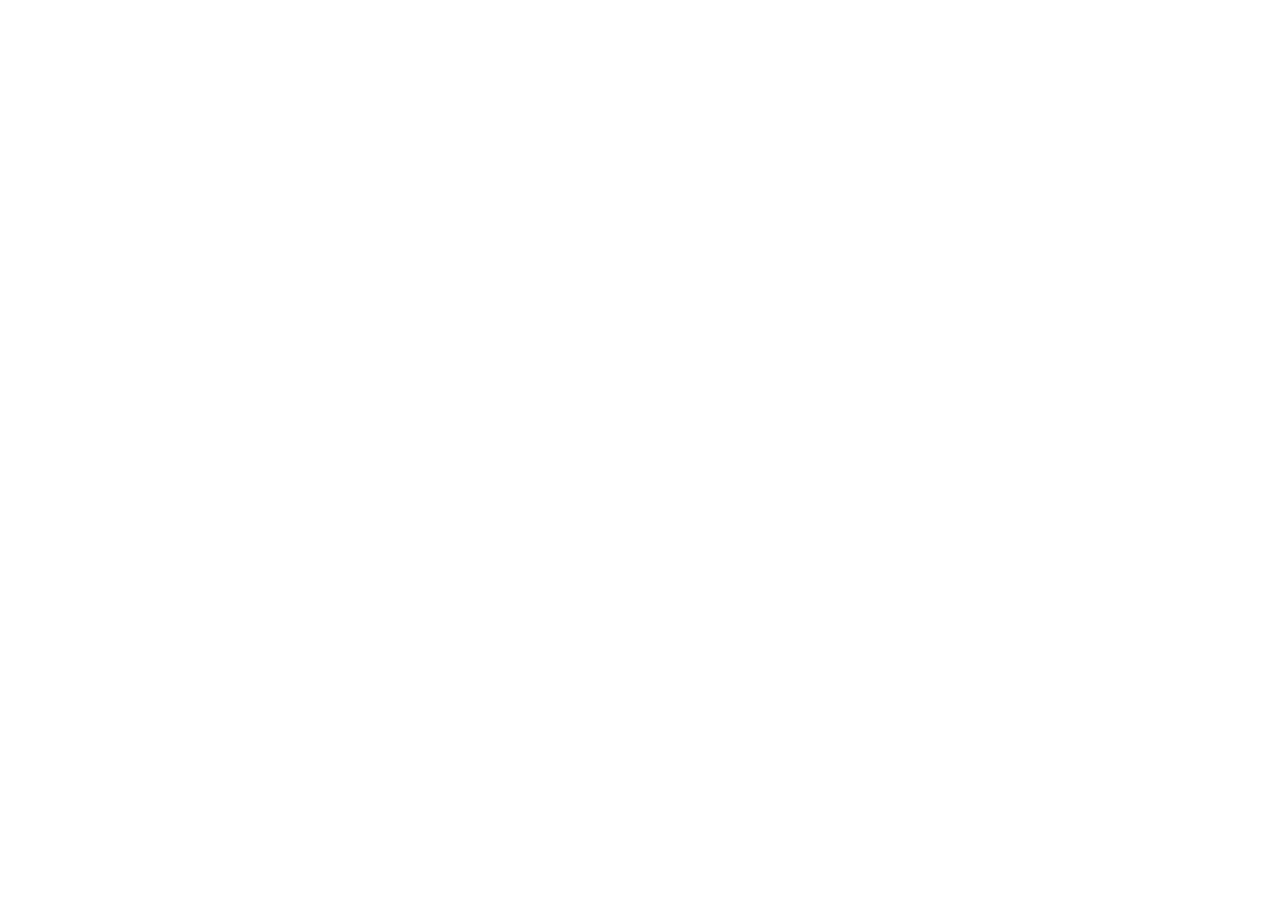
==== portfolio/index.html @ 3280097b "init: start portfolio task" ====
<!DOCTYPE html>
	<html lang="en">
	<head>
		<meta charset="UTF-8">
		<meta name="viewport" content="width=device-width, initial-scale=1.0">
		<title>Document</title>
	</head>
	<body>
		
	</body>
	</html>
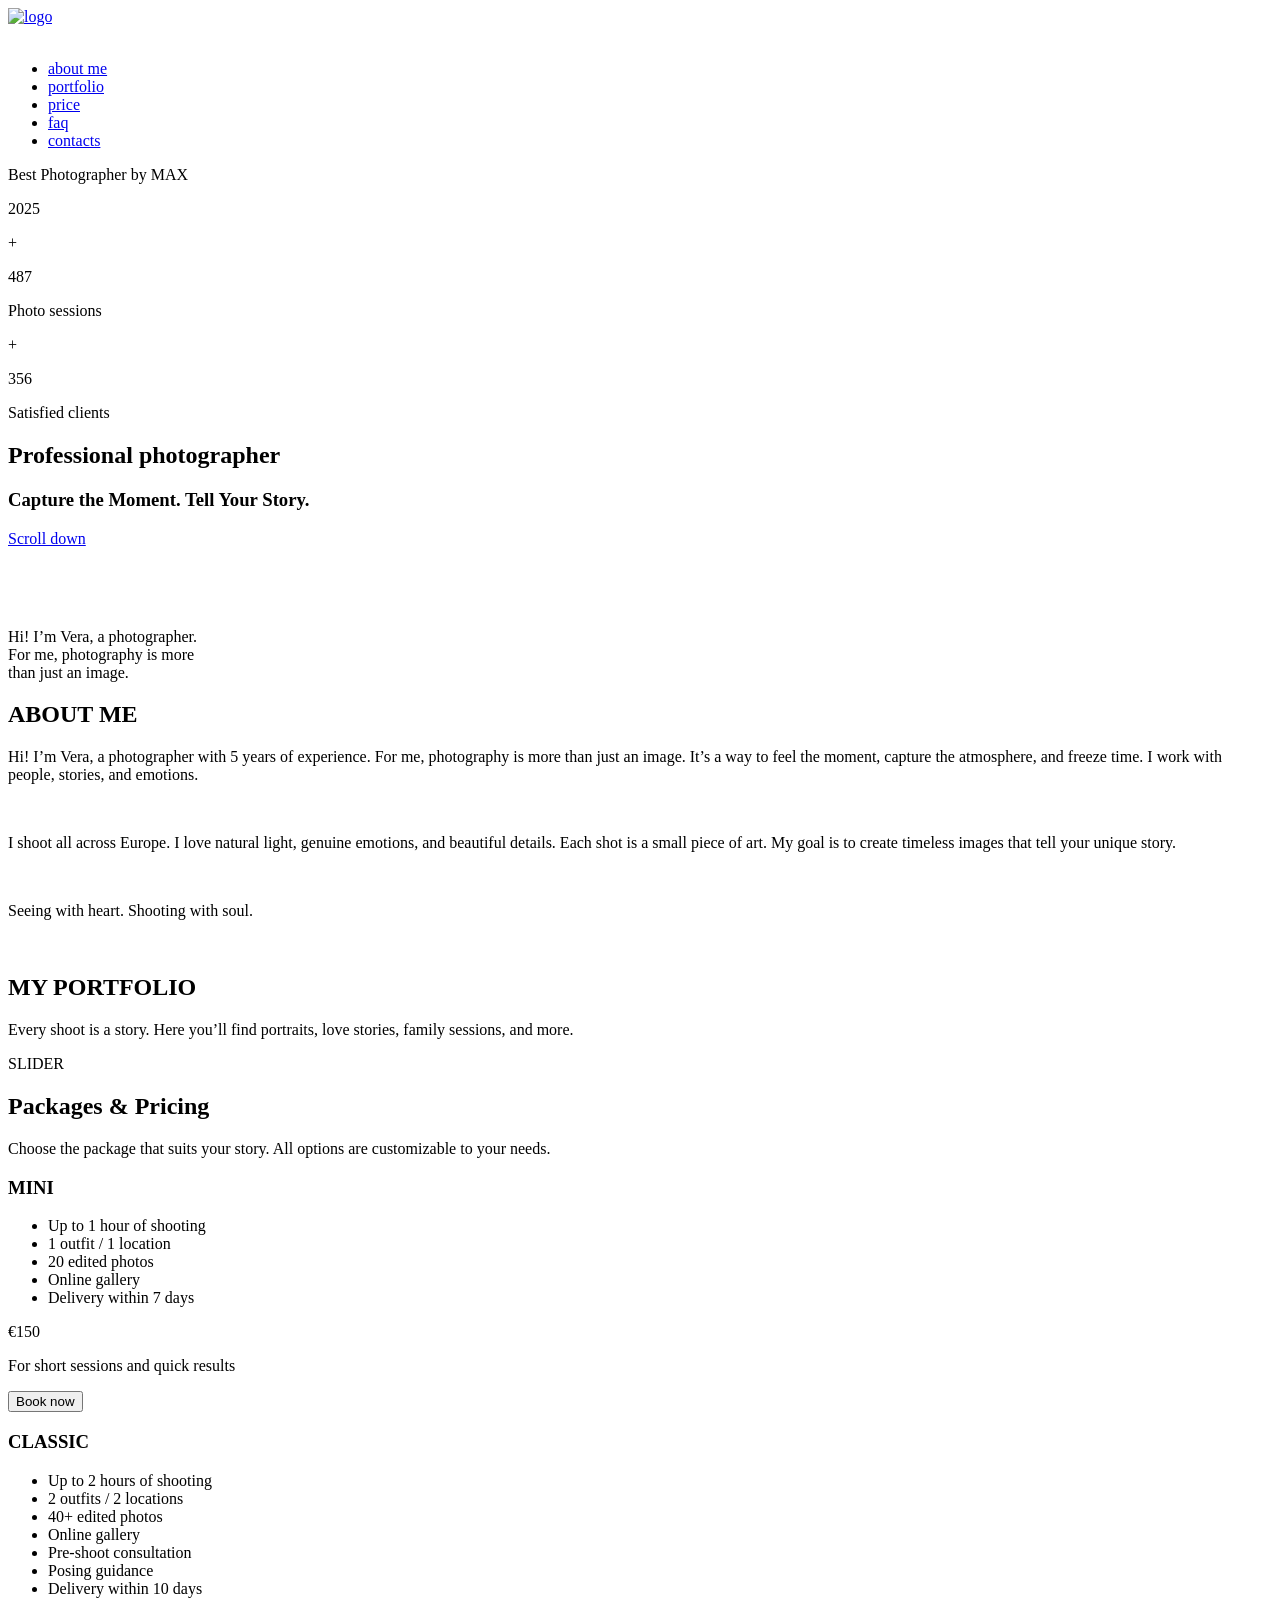
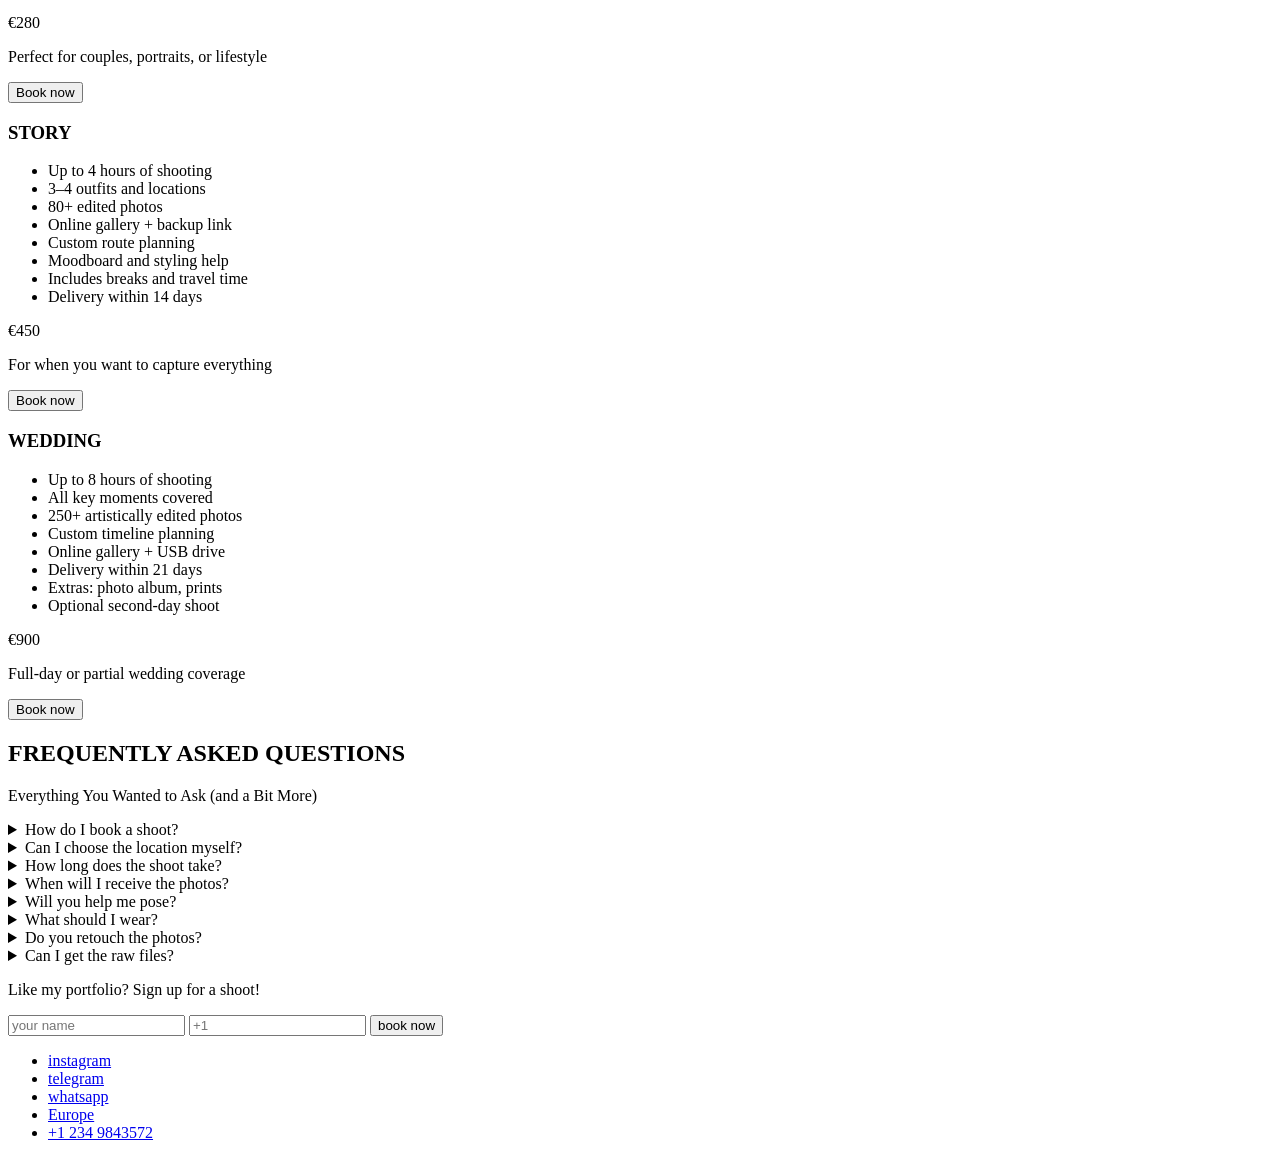
==== commit 8f3be389: "feat: add code into index.html file" ====
--- a/portfolio/index.html
+++ b/portfolio/index.html
@@ -1,11 +1,467 @@
-	<!DOCTYPE html>
-	<html lang="en">
-	<head>
-		<meta charset="UTF-8">
-		<meta name="viewport" content="width=device-width, initial-scale=1.0">
-		<title>Document</title>
-	</head>
-	<body>
-		
-	</body>
-	</html>+<!DOCTYPE html>
+<html lang="en">
+<head>
+	<meta charset="UTF-8">
+	<meta name="viewport" content="width=device-width, initial-scale=1.0">
+	<title>Portfolio</title>
+	<link rel="icon" type="image/x-icon" href="/Portfolio/image/favicon.png">
+	<link rel="stylesheet" href="style.css">
+	<link rel="preconnect" href="https://fonts.googleapis.com">
+	<link rel="preconnect" href="https://fonts.gstatic.com" crossorigin>
+	<link href="https://fonts.googleapis.com/css2?family=Mulish:ital,wght@0,200..1000;1,200..1000&family=Oswald:wght@200..700&display=swap" rel="stylesheet">
+</head>
+<body>
+	<header class="header">
+		<div class="container">
+			<div class="header__inner">
+				<a class="logo" href="#" >
+					<img class="logo__img" src="image/icon.svg" alt="logo">
+				</a>
+				<div class="header__burger" id="burger">
+					<div class="header__burger-icon">
+						<img class="" src="image/burger.svg" alt="">
+					</div>
+				</div>
+				<nav class="topnav">
+					<ul class="topnav__list">
+						<li class="topnav__list-item">
+							<a class="topnav__list-link" href="#about">about me</a>
+						</li>
+						<li class="topnav__list-item">
+							<a class="topnav__list-link" href="#portfolio">portfolio</a>
+						</li>
+						<li class="topnav__list-item">
+							<a class="topnav__list-link" href="#price">price</a>
+						</li>
+						<li class="topnav__list-item">
+							<a class="topnav__list-link" href="#faq">faq</a>
+						</li>
+						<li class="topnav__list-item">
+							<a class="topnav__list-link" href="#contacts">contacts</a>
+						</li>
+					</ul>
+				</nav>
+			</div>
+		</div>
+	</header>
+	<section class="hero" id="hero">
+		<div class="container">
+			<div class="hero__inner">
+				<div class="hero__side-area-text">
+					<p class="hero__side-text body-small-font">
+						Best Photographer by MAX
+					</p>
+					<div class="hero__line">
+					</div>
+					<p class="hero__side-text body-small-font">
+						2025
+					</p>
+				</div>
+				<div class="hero__main-area">
+					<div class="hero__content-container-1">
+						<div class="hero__text-area">
+							<div class="hero__text-container-1">
+								<div class="hero__text-container-2">
+									<p class="hero__plus body-decoration-font">
+										+
+									</p>
+									<div>
+										<p class="hero__number body-decoration-font">
+											487
+										</p>
+										<p class="body-base-font">
+											Photo sessions
+										</p>
+									</div>
+								</div>
+								<div class="hero__text-container-2">
+									<p class="hero__plus body-decoration-font">
+										+
+									</p>
+									<div>
+										<p class="hero__number body-decoration-font">
+											356
+										</p>
+										<p class="body-base-font">
+											Satisfied clients
+										</p>
+									</div>
+								</div>
+							</div>
+							<h1 class="hero__title-h1 title-h1">
+								Professional photographer
+							</h1>
+							<h3 class="hero__title-h3 title-h3">
+								Capture the Moment. Tell Your Story.
+							</h3>
+						</div>
+						<div class="hero__scroll-btn">
+							<a class="hero__scroll-btn-text" href="#about">Scroll down</a>
+							<div class="hero__scroll-btn-arrow">
+								<svg width="24" height="24" viewBox="0 0 24 24" fill="none" xmlns="http://www.w3.org/2000/svg">
+									<path d="M12 5V19" stroke="white" stroke-width="1.5" stroke-linecap="round" stroke-linejoin="round"/>
+									<path d="M19 12L12 19L5 12" stroke="white" stroke-width="1.5" stroke-linecap="round" stroke-linejoin="round"/>
+								</svg>
+							</div>
+						</div>
+					</div>
+					<div class="hero__content-container-2">
+						<img class="hero-photo-1" src="/Portfolio/image/hero/hero-1.png" alt="">
+					</div>
+					<div class="hero__content-container-3">
+						<img class="hero-photo-2" src="/Portfolio/image/hero/hero-2.png" alt="">
+						<p class="hero__text-3 body-base-font">
+							Hi! I’m Vera, a photographer.<br>For me, photography is more<br>than just an image.
+						</p>
+					</div>
+				</div>
+			</div>
+		</div>
+	</section>
+	<section class="about" id="about">
+		<div class="container">
+			<div class="about__inner">
+				<div class="about-content-box about-box-1">
+					<div class="text-box">
+					<h2 class="about__title title-h2">
+						ABOUT ME
+					</h2>
+					<p class="about__text body-base-font">
+						Hi! I’m Vera, a photographer with 5 years of experience. For me, photography is more than just an image. It’s a way to feel the moment, capture the atmosphere, and freeze time. I work with people, stories, and emotions.
+					</p>
+					</div>
+					<img class="about__image" src="image/about/about-1.png" alt="">
+				</div>
+				<div class="about-content-box about-box-2">
+					<p class="about__text body-base-font">
+						I shoot all across Europe. I love natural light, genuine emotions, and beautiful details. Each shot is a small piece of art. My goal is to create timeless images that tell your unique story.
+					</p>
+					<img class="about__image" src="image/about/about-2.png" alt="">
+				</div>
+				<div class="about-content-box about-box-1">
+					<p class="about__text body-base-font">
+						Seeing with heart. Shooting with soul.
+					</p>
+					<img class="about__image about__image-3" src="image/about/about-3.png" alt="">
+				</div>
+			</div>
+		</div>
+	</section>
+	<section class="portfolio" id="portfolio">
+		<div class="container">
+			<div class="portfolio__inner">
+				<div class="portfolio__text-block">
+					<h2 class="portfolio__title title-h2">
+						MY PORTFOLIO
+					</h2>
+					<p class="portfolio__text body-base-font">
+						Every shoot is a story. Here you’ll find portraits, love stories, family sessions, and more.
+					</p>
+				</div>		
+				<div class="portfolio__slider">
+					SLIDER
+				</div>
+			</div>
+		</div>
+	</section>
+	<section class="price" id="price">
+		<div class="container">
+			<div class="price__inner">
+				<div class="price__text-block">
+					<h2 class="price__title-h2 title-h2">
+						Packages & Pricing
+					</h2>
+					<p class="price__text text body-base-font">
+						Choose the package that suits your story. All options are customizable to your needs.
+					</p>
+				</div>
+				<div class="price__card-block">
+					<div class="price-card">
+						<div class="price-card__text-area">
+							<h3 class="price-card__title">
+								MINI
+							</h3>
+							<ul class="price-card__list">
+								<li class="price-card__list-item">
+									Up to 1 hour of shooting
+								</li>
+								<li class="price-card__list-item">
+									1 outfit / 1 location
+								</li>
+								<li class="price-card__list-item">
+									20 edited photos
+								</li>
+								<li class="price-card__list-item">
+									Online gallery
+								</li>
+								<li class="price-card__list-item">
+									Delivery within 7 days
+								</li>
+							</ul>
+							<p class="price-card__price">
+								€150
+							</p>
+						</div>
+						<div class="price-card__button-area">
+							<p class="price-card__button-area-text">
+								For short sessions and quick results
+							</p>
+							<button class="price-card__button button">
+								Book now
+							</button>
+						</div>
+					</div>
+					<div class="price-card">
+						<div class="price-card__text-area">
+							<h3 class="price-card__title">
+								CLASSIC
+							</h3>
+							<ul class="price-card__list">
+								<li class="price-card__list-item">
+									Up to 2 hours of shooting
+								</li>
+								<li class="price-card__list-item">
+									2 outfits / 2 locations
+								</li>
+								<li class="price-card__list-item">
+									40+ edited photos
+								</li>
+								<li class="price-card__list-item">
+									Online gallery
+								</li>
+								<li class="price-card__list-item">
+									Pre-shoot consultation
+								</li>
+								<li class="price-card__list-item">
+									Posing guidance
+								</li>
+								<li class="price-card__list-item">
+									Delivery within 10 days
+								</li>
+							</ul>
+							<p class="price-card__price">
+								€280
+							</p>
+						</div>
+						<div class="price-card__button-area">
+							<p class="price-card__button-area-text">
+								Perfect for couples, portraits, or lifestyle
+							</p>
+							<button class="price-card__button button">
+								Book now
+							</button>
+						</div>
+					</div>
+					<div class="price-card">
+						<div class="price-card__text-area">
+							<h3 class="price-card__title">
+								STORY
+							</h3>
+							<ul class="price-card__list">
+								<li class="price-card__list-item">
+									Up to 4 hours of shooting
+								</li>
+								<li class="price-card__list-item">
+									3–4 outfits and locations
+								</li>
+								<li class="price-card__list-item">
+									80+ edited photos
+								</li>
+								<li class="price-card__list-item">
+									Online gallery + backup link
+								</li>
+								<li class="price-card__list-item">
+									Custom route planning
+								</li>
+								<li class="price-card__list-item">
+									Moodboard and styling help
+								</li>
+								<li class="price-card__list-item">
+									Includes breaks and travel time
+								</li>
+								<li class="price-card__list-item">
+									Delivery within 14 days
+								</li>
+							</ul>
+							<p class="price-card__price">
+								€450
+							</p>
+						</div>
+						<div class="price-card__button-area">
+							<p class="price-card__button-area-text">
+								For when you want to capture everything
+							</p>
+							<button class="price-card__button button">
+								Book now
+							</button>
+						</div>
+					</div>
+					<div class="price-card">
+						<div class="price-card__text-area">
+							<h3 class="price-card__title">
+								WEDDING
+							</h3>
+							<ul class="price-card__list">
+								<li class="price-card__list-item">
+									Up to 8 hours of shooting
+								</li>
+								<li class="price-card__list-item">
+									All key moments covered
+								</li>
+								<li class="price-card__list-item">
+									250+ artistically edited photos
+								</li>
+								<li class="price-card__list-item">
+									Custom timeline planning
+								</li>
+								<li class="price-card__list-item">
+									Online gallery + USB drive
+								</li>
+								<li class="price-card__list-item">
+									Delivery within 21 days
+								</li>
+								<li class="price-card__list-item">
+									Extras: photo album, prints
+								</li>
+								<li class="price-card__list-item">
+									Optional second-day shoot
+								</li>
+							</ul>
+							<p class="price-card__price">
+								€900
+							</p>
+						</div>
+						<div class="price-card__button-area">
+							<p class="price-card__button-area-text">
+								Full-day or partial wedding coverage
+							</p>
+							<button class="price-card__button button">
+								Book now
+							</button>
+						</div>
+					</div>
+				</div>
+			</div>
+		</div>
+	</section>
+	<section class="faq" id="faq">
+		<div class="container">
+			<div class="faq__inner">
+				<div class="faq__text-block">
+					<h2 class="faq__title title-h2">
+						FREQUENTLY ASKED QUESTIONS
+					</h2>
+					<p class="faq__text body-base-font">
+						Everything You Wanted to Ask (and a Bit More)
+					</p>
+				</div>
+				<div class="faq__akkordeon">
+					<details class="details">
+						<summary class="details__title">How do I book a shoot?</summary>
+						<p class="details__text">Super simple — just message me through any convenient platform (Instagram, WhatsApp, email, or the contact form on this site). We’ll discuss your preferred date, city, and session type. Once confirmed, I’ll reserve the date for you and send over preparation tips.</p>
+					</details>
+					<details class="details">
+						<summary class="details__title">
+							Can I choose the location myself?
+						</summary>
+						<p class="details__text">
+							Absolutely! If there’s a special place you love or have in mind — I’m happy to shoot there. If you’re unsure, I can suggest beautiful spots with great lighting and atmosphere, tailored to your vision and mood.
+						</p>
+					</details>
+					<details class="details">
+						<summary class="details__title">
+							How long does the shoot take?
+						</summary>
+						<p class="details__text">
+							That depends on the package you choose. On average, sessions last from 1 to 4 hours. We’ll plan the pace and type of shoot together — from relaxed city strolls and love stories to more dynamic or editorial sessions.
+						</p>
+					</details>
+					<details class="details">
+						<summary class="details__title">
+							When will I receive the photos?
+						</summary>
+						<p class="details__text">
+							You’ll receive your edited photos within 7–14 days. For event and wedding sessions — up to 30 days. I deliver them in a stylish online gallery, where you can download them in full quality or easily share with friends and family.
+						</p>
+					</details>
+					<details class="details">
+						<summary class="details__title">
+							Will you help me pose?
+						</summary>
+						<p class="details__text">
+							Definitely! I’ll guide you gently throughout the session — where to look, how to move, how to relax. The goal is to make you feel comfortable and natural. My approach is relaxed, and I’ll never force awkward poses. The result? Real, expressive, and beautiful photos.
+						</p>
+					</details>
+					<details class="details">
+						<summary class="details__title">
+							What should I wear?
+						</summary>
+						<p class="details__text">
+							After booking, I’ll send you a style guide with suggestions for colors, textures, and combinations. The most important thing is that you feel confident in your outfit. I’m also happy to help you coordinate looks or plan something cohesive for couples or groups.
+						</p>
+					</details>
+					<details class="details">
+						<summary class="details__title">
+							Do you retouch the photos?
+						</summary>
+						<p class="details__text">
+							Yes, all photos are color-corrected and lightly retouched. My editing style is clean and natural — no overdone filters or fake skin. Just you, at your best. Extra retouching is available upon request.
+						</p>
+					</details>
+					<details class="details">
+						<summary class="details__title">
+							Can I get the raw files?
+						</summary>
+						<p class="details__text">
+							I don’t deliver RAW files. My work includes not only shooting, but also careful selection and editing to create a complete and polished result. You’ll receive only the best images, ready for printing, sharing, or publishing
+						</p>
+					</details>
+				</div>
+			</div>
+		</div>
+	</section>
+	<footer class="footer" id="contacts">
+		<div class="container">
+			<div class="footer__inner">
+				<div class="footer__form-section">
+					<div class="footer__title">
+						<p class="title-h3">
+							Like my portfolio? Sign up for a shoot!
+						</p>
+					</div>
+					<div class="footer__form">
+						<input class="footer__input" type="text" placeholder="your name">
+						<input class="footer__input" type="tel" placeholder="+1">
+						<button class="button footer__button">
+							book now
+						</button>
+					</div>
+				</div>
+			</div>
+		</div>
+	</footer>
+	<div class="contacts">
+		<div class="container">
+			<div class="contacts__inner">
+				<ul class="contacts__list">
+					<li class="contacts__list-item">
+						<a class="contacts__list-link" href="https://www.instagram.com/">instagram</a>
+					</li>
+					<li class="contacts__list-item">
+						<a class="contacts__list-link" href="https://web.telegram.org/">telegram</a>
+					</li>
+					<li class="contacts__list-item">
+						<a class="contacts__list-link" href="https://www.whatsapp.com/">whatsapp</a>
+					</li>
+					<li class="contacts__list-item">
+						<a class="contacts__list-link" href="https://maps.google.com/">Europe</a>
+					</li>
+					<li class="contacts__list-item">
+						<a class="contacts__list-link" href="tel:+12349843572">+1 234 9843572</a>
+					</li>
+				</ul>
+			</div>
+		</div>
+	</div>
+</body>
+</html>
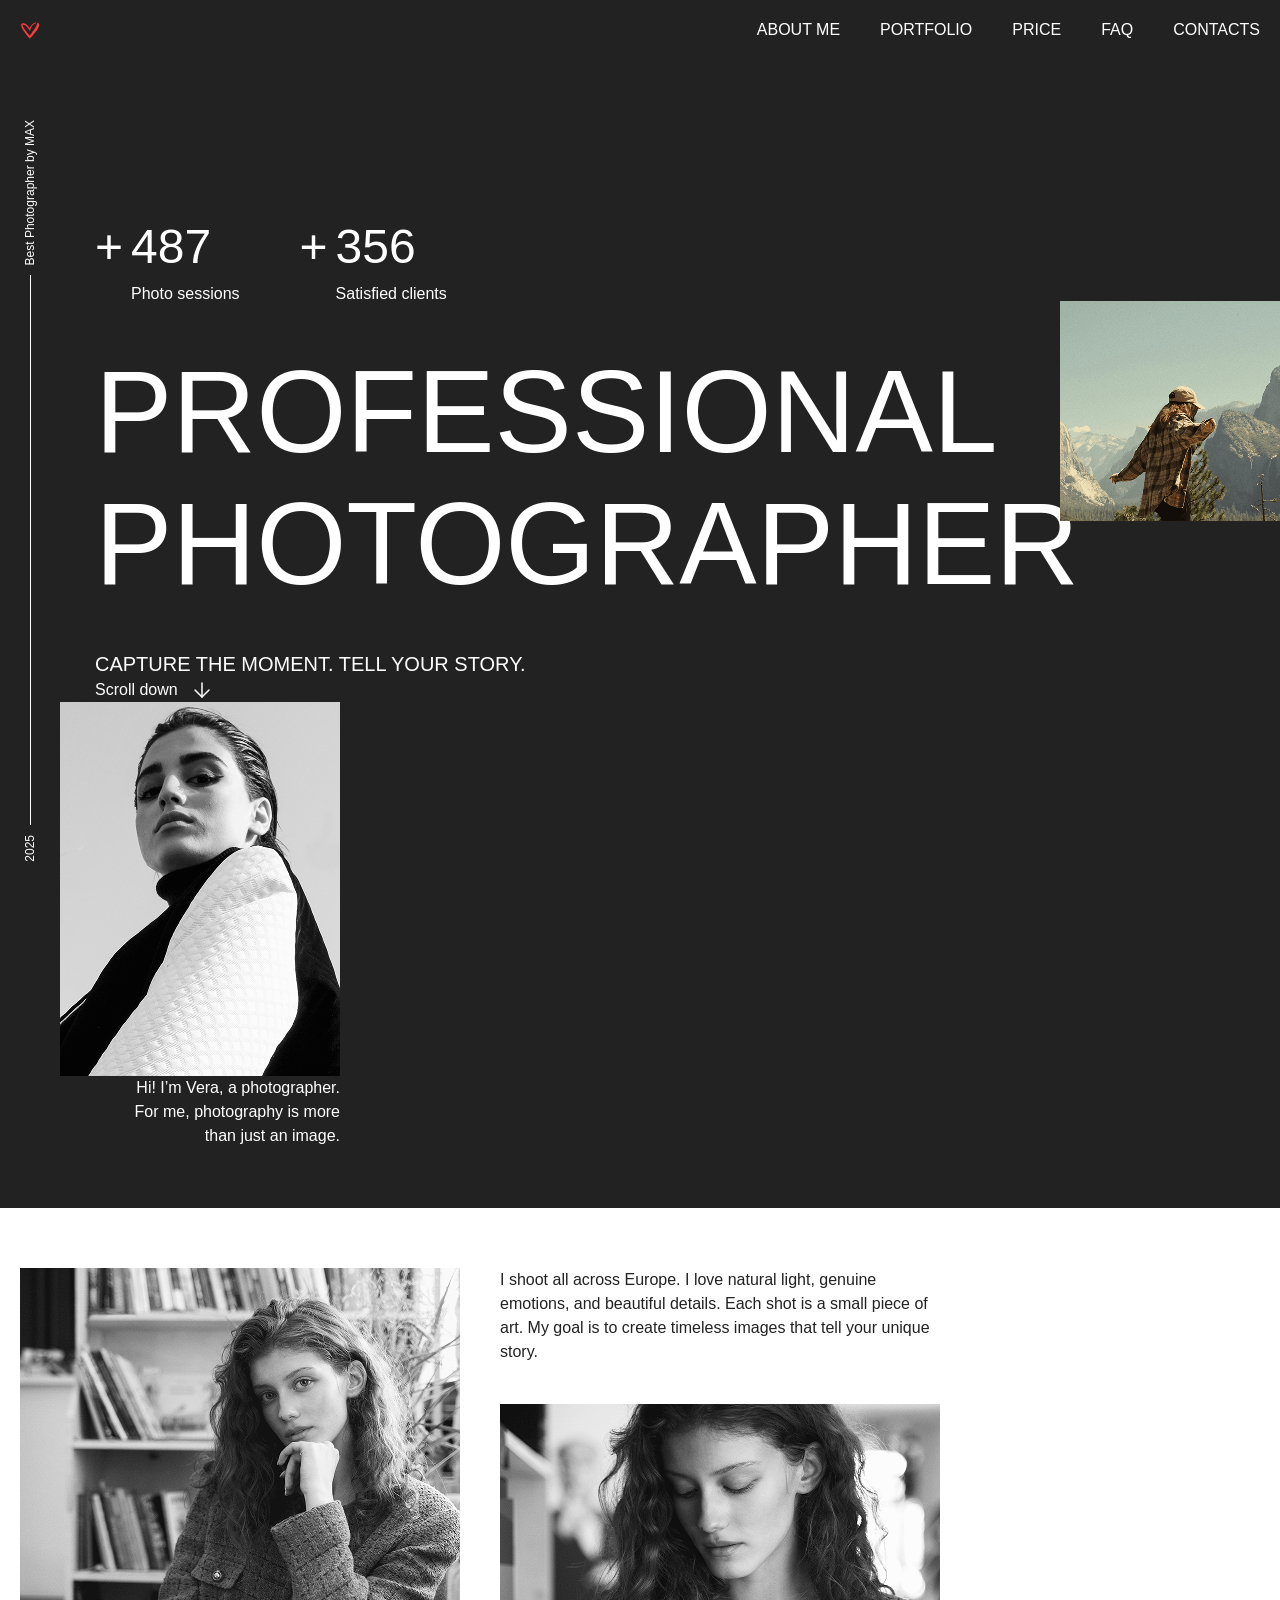
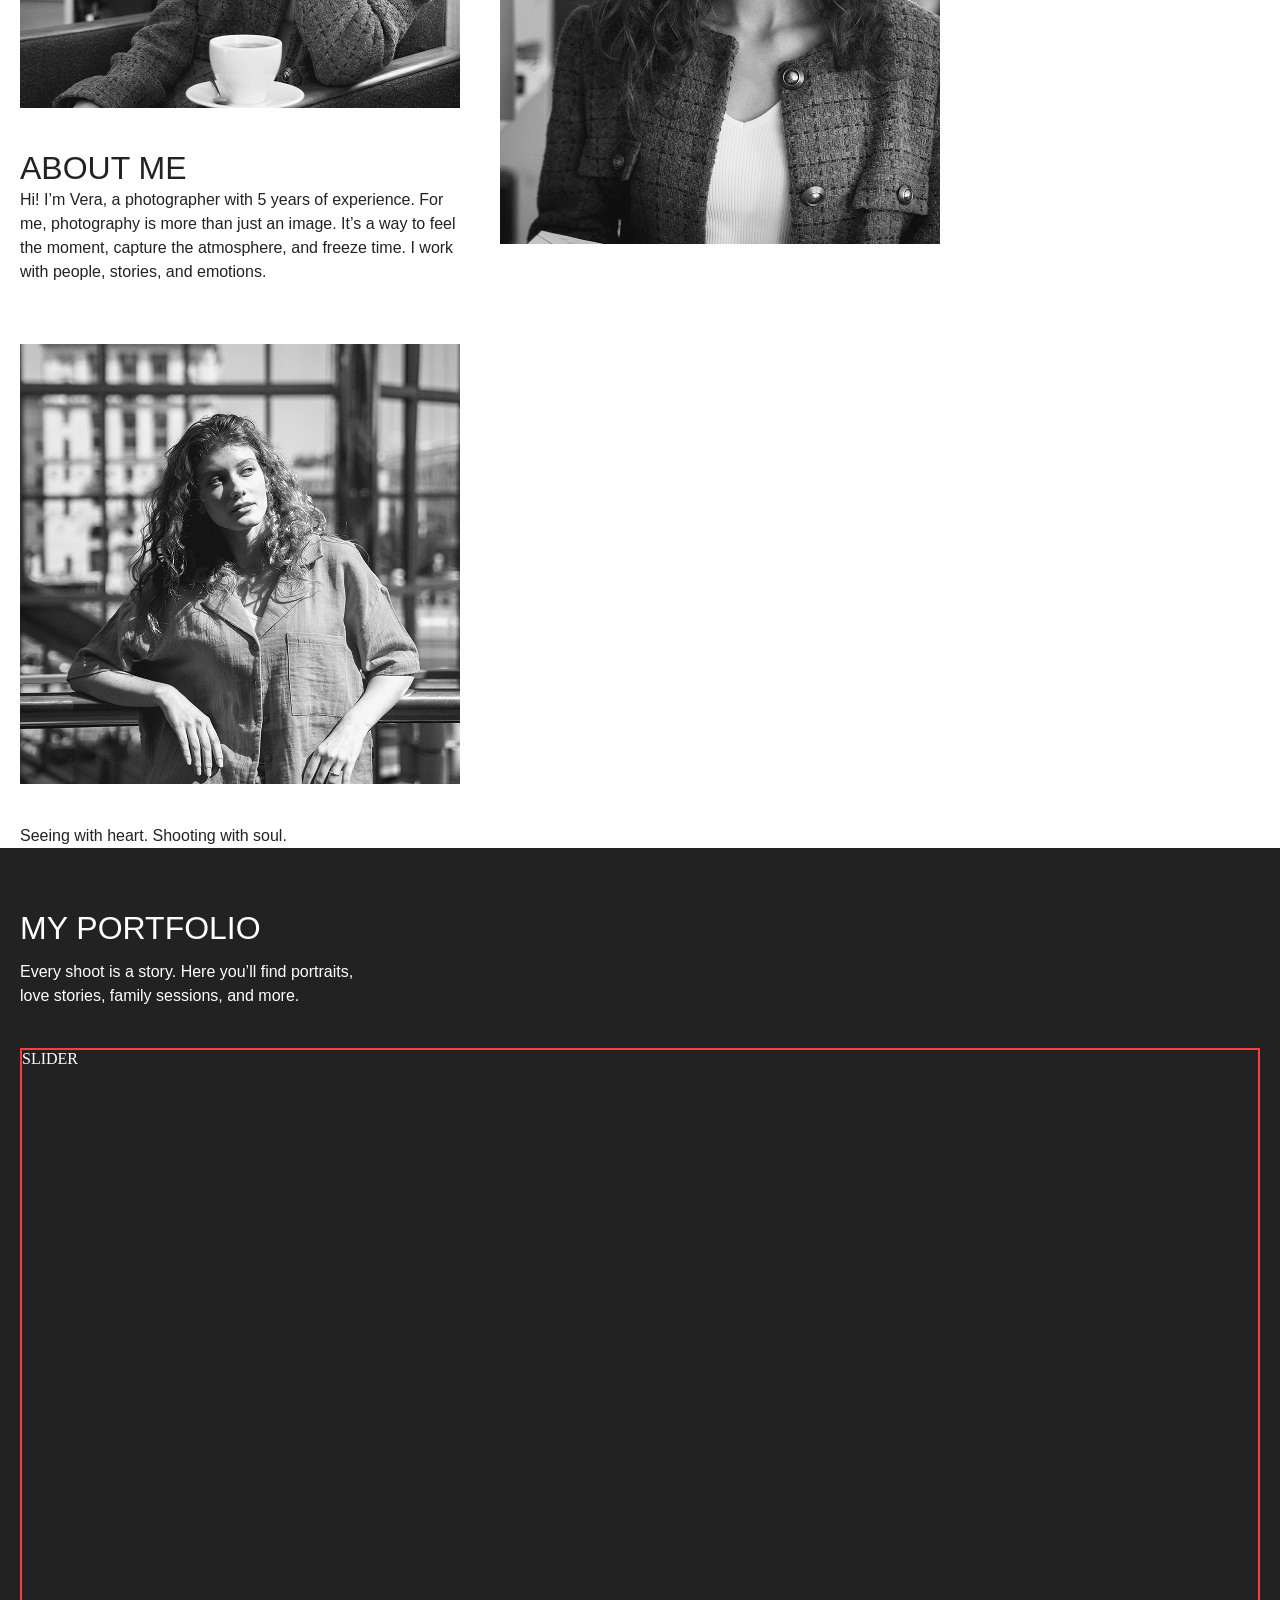
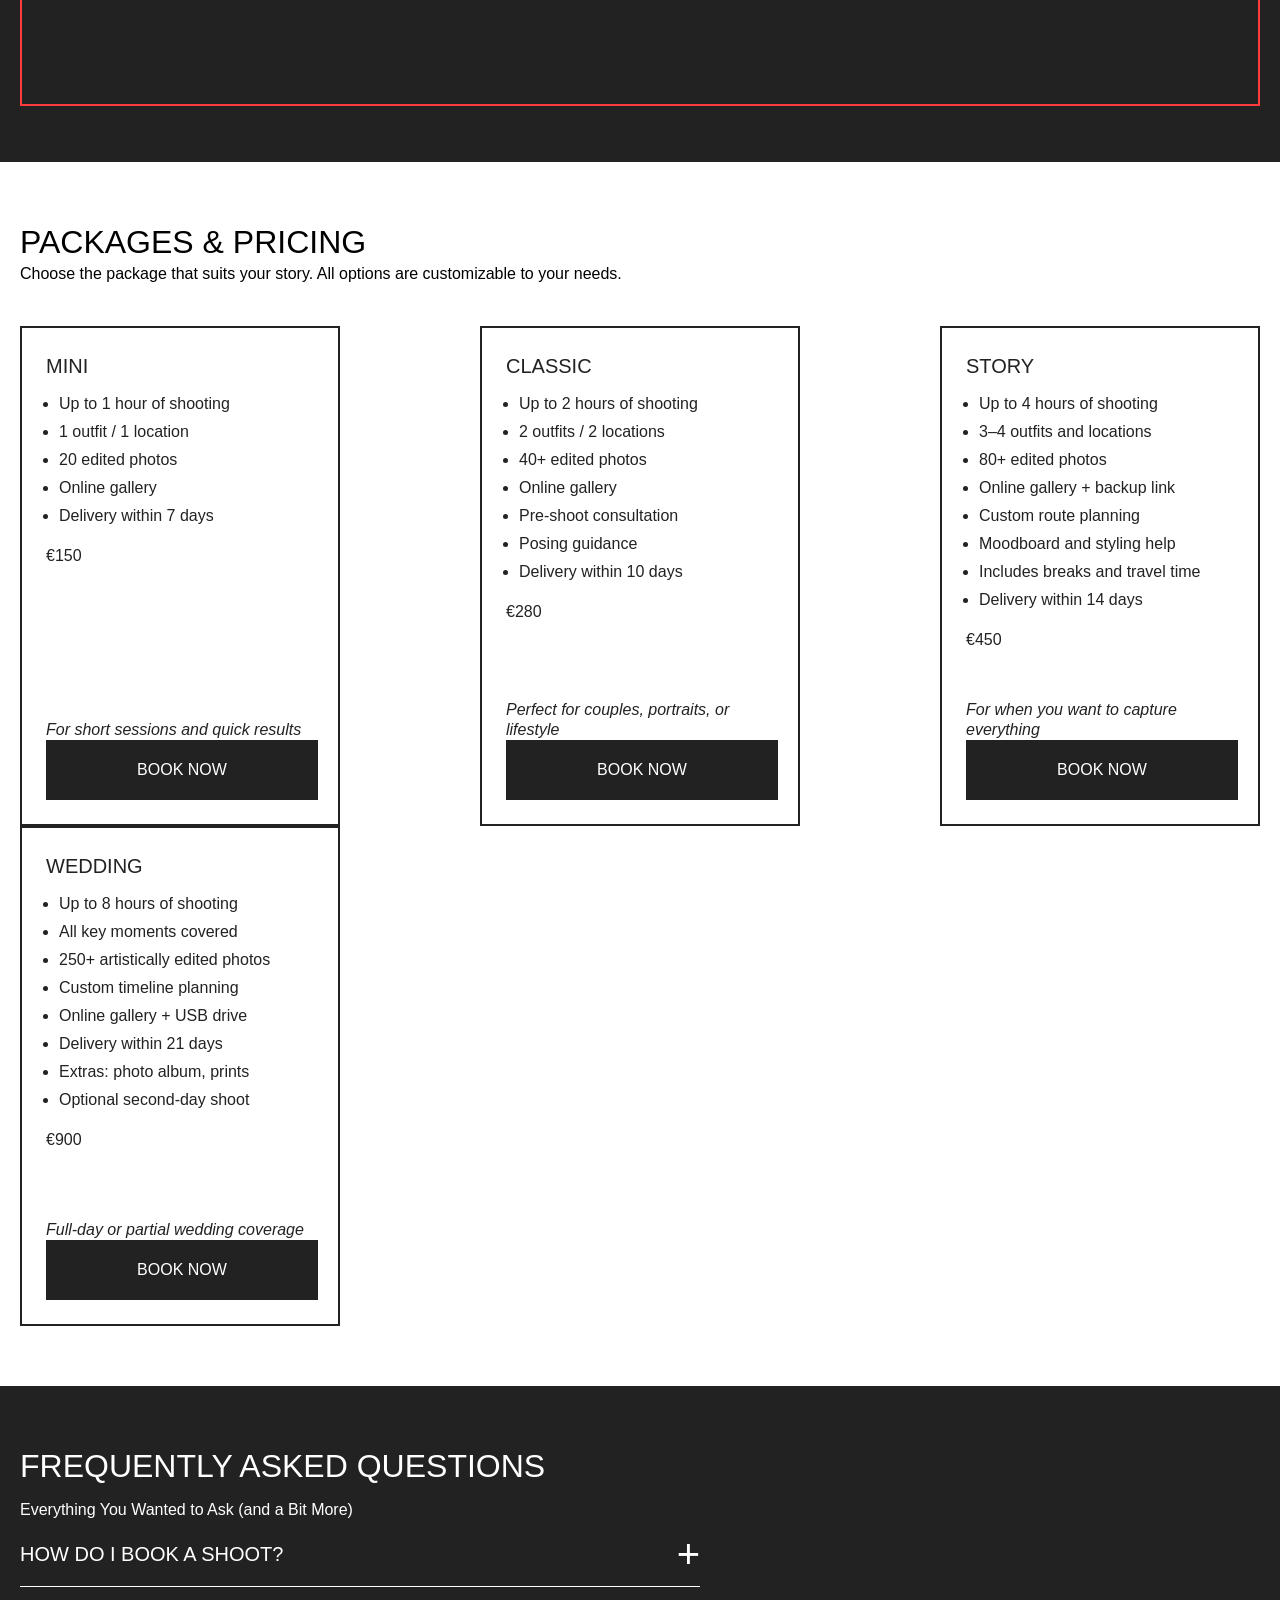
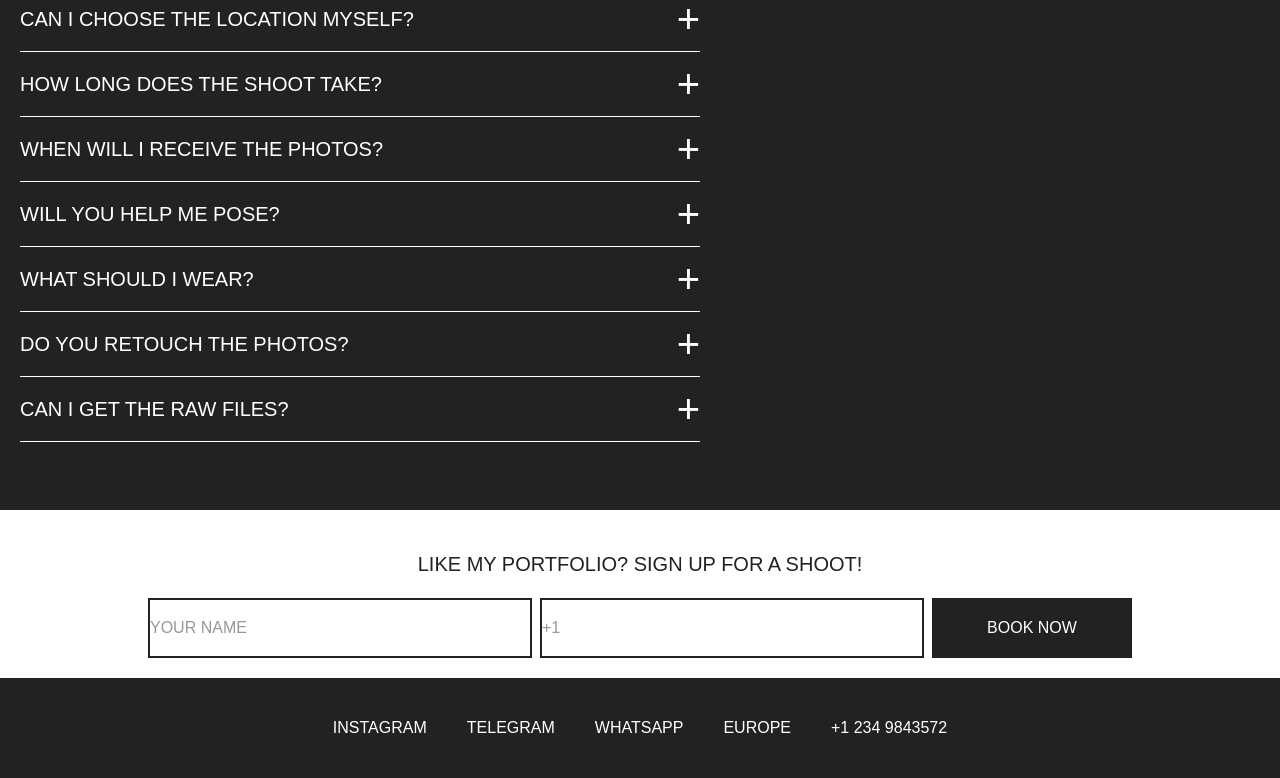
==== commit 2e0fc12d: "fix: fix mistake in src" ====
--- a/portfolio/index.html
+++ b/portfolio/index.html
@@ -106,10 +106,10 @@
 						</div>
 					</div>
 					<div class="hero__content-container-2">
-						<img class="hero-photo-1" src="/Portfolio/image/hero/hero-1.png" alt="">
+						<img class="hero-photo-1" src="image/hero/hero-1.png" alt="">
 					</div>
 					<div class="hero__content-container-3">
-						<img class="hero-photo-2" src="/Portfolio/image/hero/hero-2.png" alt="">
+						<img class="hero-photo-2" src="image/hero/hero-2.png" alt="">
 						<p class="hero__text-3 body-base-font">
 							Hi! I’m Vera, a photographer.<br>For me, photography is more<br>than just an image.
 						</p>
--- a/portfolio/style.css
+++ b/portfolio/style.css
@@ -0,0 +1,730 @@
+@charset "UTF-8";
+.title-h1 {
+  font-family: "Oswald", sans-serif;
+  font-weight: 300;
+  font-size: 116px;
+  line-height: 132px;
+  text-transform: uppercase;
+}
+
+.title-h2 {
+  font-family: "Oswald", sans-serif;
+  font-weight: 400;
+  font-size: 32px;
+  line-height: 40px;
+  text-transform: uppercase;
+}
+
+.title-h3 {
+  font-family: "Oswald", sans-serif;
+  font-weight: 400;
+  font-size: 20px;
+  line-height: 28px;
+  text-transform: uppercase;
+}
+
+.title-h4 {
+  font-family: "Oswald", sans-serif;
+  font-weight: 400;
+  font-size: 16px;
+  line-height: 24px;
+  text-transform: uppercase;
+}
+
+.body-base-font {
+  font-family: "Mulish", sans-serif;
+  font-weight: 400;
+  font-size: 16px;
+  line-height: 24px;
+}
+
+.body-small-font {
+  font-family: "Mulish", sans-serif;
+  font-weight: 500;
+  font-size: 12px;
+  line-height: 16px;
+}
+
+.body-base-italic-font {
+  font-family: "Mulish", sans-serif;
+  font-weight: 400;
+  font-style: italic;
+  font-size: 16px;
+  line-height: 20px;
+}
+
+.body-decoration-font {
+  font-family: "Oswald", sans-serif;
+  font-weight: 300;
+  font-size: 48px;
+  line-height: 54px;
+}
+
+.component-base-font {
+  font-family: "Oswald", sans-serif;
+  font-weight: 400;
+  font-size: 16px;
+  line-height: 24px;
+}
+
+* {
+  margin: 0;
+  padding: 0;
+}
+
+.container {
+  max-width: 1440px;
+  width: auto;
+  box-sizing: border-box;
+  margin-left: auto;
+  margin-right: auto;
+}
+@media (max-width: 1200px) {
+  .container {
+    max-width: 768px;
+  }
+}
+@media (max-width: 680px) {
+  .container {
+    max-width: 380px;
+  }
+}
+
+.header {
+  background-color: #222222;
+  text-align: center;
+}
+.header__inner {
+  max-width: 1440px;
+  display: flex;
+  flex-direction: row;
+  justify-content: space-between;
+}
+.header__inner .logo {
+  box-sizing: border-box;
+  width: 60px;
+  height: 60px;
+  padding: 20px;
+}
+.header__burger {
+  display: none;
+  height: 60px;
+  width: 60px;
+  border: none;
+  background-color: #222222;
+}
+
+.topnav {
+  height: 60px;
+  width: auto;
+  overflow: hidden;
+  text-align: center;
+}
+.topnav__list {
+  display: flex;
+  flex-direction: row;
+  justify-content: space-between;
+  list-style-type: none;
+}
+.topnav__list-item {
+  padding: 18px 20px;
+  cursor: pointer;
+}
+.topnav__list-link {
+  font-family: "Oswald", sans-serif;
+  font-weight: 400;
+  font-size: 16px;
+  line-height: 24px;
+  color: #ffffff;
+  text-transform: uppercase;
+  text-decoration: none;
+  transition: 0.3s;
+}
+.topnav__list-link:hover {
+  color: #FF3C3C;
+}
+
+@media (max-width: 1200px) {
+  .header__inner {
+    max-width: 768px;
+  }
+  .header__burger {
+    display: block;
+  }
+  .header .topnav {
+    display: none;
+  }
+}
+.hero {
+  background-color: #222222;
+  color: #ffffff;
+}
+.hero__inner {
+  display: flex;
+  padding: 60px 0px;
+}
+.hero__side-area-text {
+  height: 742px;
+  width: 60px;
+  display: flex;
+  flex-direction: column;
+  align-items: center;
+}
+.hero__side-text {
+  writing-mode: vertical-rl;
+  transform: rotate(180deg);
+}
+.hero__line {
+  flex-grow: 1;
+  width: 1px;
+  background-color: #ffffff;
+  margin: 10px 0;
+}
+.hero__main-area {
+  width: auto;
+  flex: 1;
+  display: flex;
+  justify-content: space-between;
+  flex-flow: row wrap;
+}
+.hero__content-container-1 {
+  box-sizing: border-box;
+  max-width: 740px;
+  padding-top: 100px;
+  padding-left: 35px;
+  display: flex;
+  flex-direction: column;
+  justify-content: space-between;
+  align-items: flex-start;
+}
+.hero__text-area {
+  display: flex;
+  flex-direction: column;
+  height: 458px;
+}
+.hero__text-container-1 {
+  height: 86px;
+  display: flex;
+  flex-direction: row;
+}
+.hero__text-container-2 {
+  min-width: 138px;
+  padding-right: 60px;
+  display: flex;
+  flex-direction: row;
+}
+.hero__plus {
+  padding-right: 8px;
+}
+.hero__number {
+  padding-bottom: 8px;
+}
+.hero__title-h1 {
+  padding: 40px 0px;
+}
+.hero__text-3 {
+  text-align: right;
+}
+.hero__content-container-2 {
+  max-width: 220px;
+  display: flex;
+  align-items: center;
+  padding-left: 40px;
+}
+.hero__content-container-3 {
+  max-width: 280px;
+  display: flex;
+  flex-direction: column;
+  justify-content: space-between;
+  padding-right: 20px;
+}
+.hero__scroll-btn {
+  height: 24px;
+  width: 119px;
+  display: flex;
+  flex-direction: row;
+  justify-content: space-between;
+  cursor: pointer;
+  transition: 0.3s;
+}
+.hero__scroll-btn-text {
+  color: #ffffff;
+  font-family: "Mulish", sans-serif;
+  font-weight: 400;
+  font-size: 16px;
+  line-height: 24px;
+  text-decoration: none;
+}
+
+.hero__scroll-btn:hover .hero__scroll-btn-text {
+  color: #FF3C3C;
+}
+
+.hero__scroll-btn:hover .hero__scroll-btn-arrow path {
+  stroke: #FF3C3C;
+}
+
+@media (max-width: 1200px) {
+  .hero__inner {
+    flex-direction: row;
+    box-sizing: border-box;
+    padding: 60px 20px 60px 0px;
+    height: 758px;
+  }
+  .hero__side-area-text {
+    width: 60px;
+    height: auto;
+    flex-shrink: 0;
+  }
+  .hero__main-area {
+    flex: 1;
+    flex-direction: row;
+    align-items: flex-start;
+    justify-content: space-between;
+    height: auto;
+    width: 688px;
+  }
+  .hero__content-container-1 {
+    max-width: 408px;
+    height: 100%;
+    padding-left: 40px;
+    padding-top: 100px;
+  }
+  .hero__title-h1 {
+    font-size: 68px;
+    line-height: 80px;
+  }
+  .hero__content-container-2 {
+    display: none;
+  }
+  .hero__content-container-3 {
+    max-width: 100%;
+    height: 100%;
+    padding: 0px;
+    text-align: right;
+  }
+  .hero .hero-photo-2 {
+    height: 294px;
+    width: 220px;
+  }
+}
+.about {
+  background-color: #ffffff;
+  min-height: 748px;
+  width: 1440;
+}
+.about__inner {
+  display: inline-flex;
+  flex-direction: row;
+  justify-content: left;
+  flex-wrap: wrap;
+}
+.about-content-box {
+  width: 440px;
+  height: auto;
+  padding: 60px 20px 0px 20px;
+}
+.about__image {
+  width: 440px;
+  height: 440px;
+}
+.about .about-box-1 {
+  display: flex;
+  flex-direction: column-reverse;
+  justify-content: flex-end;
+}
+.about .about-box-1 .about__image {
+  padding-bottom: 40px;
+}
+.about .about-box-2 {
+  display: flex;
+  flex-direction: column;
+  justify-content: flex-start;
+}
+.about .about-box-2 .about__image {
+  padding-top: 40px;
+}
+.about__title {
+  color: #222222;
+}
+.about__text {
+  color: #222222;
+}
+
+@media (max-width: 1200px) {
+  .about__inner {
+    padding: 40px 20px;
+  }
+  .about__image-3 {
+    display: none;
+  }
+  .about-content-box {
+    padding: 0px;
+    width: auto;
+    max-width: 728px;
+    padding: 20px 0px;
+  }
+  .about__image {
+    width: 728px;
+    height: 728px;
+  }
+}
+.portfolio {
+  background-color: #222222;
+  height: 914px;
+}
+.portfolio__inner {
+  padding: 60px 20px;
+  max-width: 1400px;
+  width: auto;
+  height: 794px;
+}
+.portfolio__text-block {
+  height: 100px;
+  width: 360px;
+  padding-bottom: 40px;
+}
+.portfolio__slider {
+  color: #ffffff;
+  border: 2px solid #FF3C3C;
+  height: 654px;
+  width: auto;
+}
+.portfolio__title {
+  color: #ffffff;
+  margin-bottom: 12px;
+}
+.portfolio__text {
+  color: #ffffff;
+}
+
+.price {
+  background-color: #ffffff;
+}
+.price .container {
+  margin-left: auto;
+  margin-right: auto;
+}
+.price__inner {
+  max-width: 1440px;
+  width: auto;
+  min-height: 736px;
+  height: auto;
+  box-sizing: border-box;
+  padding: 60px 20px;
+  display: flex;
+  flex-direction: column;
+  justify-content: start;
+}
+.price__text-block {
+  padding-bottom: 40px;
+}
+.price__card-block {
+  min-height: 500px;
+  height: auto;
+  display: flex;
+  flex-direction: row;
+  justify-content: space-between;
+  flex-wrap: wrap;
+}
+
+.price-card {
+  width: 320px;
+  height: 500px;
+  border: 2px solid #222222;
+  padding: 24px;
+  box-sizing: border-box;
+  display: flex;
+  flex-direction: column;
+  justify-content: space-between;
+  color: #222222;
+  transition: 0.3s;
+}
+.price-card__text-area {
+  display: flex;
+  flex-direction: column;
+  justify-content: start;
+}
+.price-card__title {
+  font-family: "Oswald", sans-serif;
+  font-weight: 400;
+  font-size: 20px;
+  line-height: 28px;
+  text-transform: uppercase;
+  padding-bottom: 12px;
+}
+.price-card__list {
+  padding-bottom: 12px;
+  margin-left: 13px;
+}
+.price-card__list-item {
+  font-family: "Mulish", sans-serif;
+  font-weight: 400;
+  font-size: 16px;
+  line-height: 24px;
+  padding-bottom: 4px;
+}
+.price-card__price {
+  font-family: "Oswald", sans-serif;
+  font-weight: 400;
+  font-size: 16px;
+  line-height: 24px;
+  text-transform: uppercase;
+}
+.price-card__button-area-text {
+  font-family: "Mulish", sans-serif;
+  font-weight: 400;
+  font-style: italic;
+  font-size: 16px;
+  line-height: 20px;
+}
+.price-card__button {
+  font-family: "Oswald", sans-serif;
+  font-weight: 400;
+  font-size: 16px;
+  line-height: 24px;
+}
+
+.price-card:hover {
+  border: 2px solid #FF3C3C;
+}
+
+.price-card:hover .price-card__button {
+  color: #222222;
+  background-color: #FF3C3C;
+}
+
+.button {
+  background-color: #222222;
+  color: #ffffff;
+  height: 60px;
+  width: 272px;
+  font-family: "Oswald", sans-serif;
+  font-weight: 400;
+  font-size: 16px;
+  line-height: 24px;
+  border: none;
+  text-transform: uppercase;
+  transition: 0.3s;
+}
+
+.button:hover {
+  background-color: #FF3C3C;
+  color: #222222;
+}
+
+@media (max-width: 1200px) {
+  .price__card-block {
+    display: grid;
+    grid-template-columns: repeat(2, 1fr);
+    gap: 20px;
+    padding: 0px 34px;
+  }
+  .price-card {
+    width: 100%;
+    max-width: none;
+  }
+}
+.faq {
+  background-color: #222222;
+  color: #ffffff;
+}
+.faq__inner {
+  box-sizing: border-box;
+  height: 724px;
+  padding: 60px 20px;
+  display: flex;
+  flex-flow: row wrap;
+  justify-content: space-between;
+}
+.faq__text-block {
+  width: 680px;
+  height: 76px;
+}
+.faq__akkordeon {
+  width: 680px;
+  height: auto;
+  min-height: 604px;
+  display: flex;
+  flex-direction: column;
+  justify-content: start;
+}
+.faq__title {
+  padding-bottom: 12px;
+}
+.faq .details {
+  width: 680px;
+  height: auto;
+  min-height: 63px;
+  border-bottom: 1px solid #ffffff;
+  cursor: pointer;
+}
+.faq .details__title {
+  font-family: "Oswald", sans-serif;
+  font-weight: 400;
+  font-size: 20px;
+  line-height: 28px;
+  text-transform: uppercase;
+  padding: 18px 0px;
+  list-style: none;
+  display: flex;
+  flex-direction: row;
+  justify-content: space-between;
+  transition: 0.3s;
+}
+.faq .details__title:hover {
+  color: #FF3C3C;
+}
+.faq .details__text {
+  font-family: "Mulish", sans-serif;
+  font-weight: 400;
+  font-size: 16px;
+  line-height: 24px;
+  padding-bottom: 20px;
+}
+.faq .details[open] {
+  display: flex;
+  flex-direction: column;
+  justify-content: start;
+  align-content: start;
+}
+.faq .details summary::after {
+  content: "+";
+  font-size: 40px;
+  font-weight: lighter;
+  transition: transform 0.3s;
+}
+.faq .details[open] summary::after {
+  content: "−";
+}
+
+@media (max-width: 1200px) {
+  .faq__akkordeon {
+    width: 100%;
+    min-height: auto;
+  }
+  .faq__text-block {
+    width: 100%;
+  }
+  .faq .details {
+    width: 100%;
+  }
+  .faq__text-block {
+    padding-bottom: 40px;
+  }
+  .faq__inner {
+    height: auto;
+  }
+}
+.footer {
+  background-color: #ffffff;
+  height: 168px;
+}
+.footer__form-section {
+  background-color: #ffffff;
+  color: #222222;
+  padding: 40px 0px 20px 0px;
+  display: flex;
+  flex-direction: column;
+}
+@media (max-width: 1200px) {
+  .footer__form-section {
+    padding: 40px 20px 20px 20px;
+  }
+}
+.footer__form {
+  display: flex;
+  flex-direction: row;
+  justify-content: center;
+  height: 60px;
+}
+.footer__title {
+  text-align: center;
+  padding-bottom: 20px;
+}
+.footer__input {
+  width: 380px;
+  margin: 0px 4px;
+  border: 2px solid #222222;
+  border-radius: 0;
+  outline: none;
+  box-shadow: none;
+  font-family: "Oswald", sans-serif;
+  font-weight: 400;
+  font-size: 16px;
+  line-height: 24px;
+  color: #222222;
+  transition: 0.3s;
+}
+.footer__input:hover {
+  border: solid 2px #FF3C3C;
+}
+.footer__input:focus {
+  border: solid 2px #FF3C3C;
+  border-radius: 0;
+  outline: none;
+  box-shadow: none;
+}
+.footer__input::-moz-placeholder {
+  font-family: "Oswald", sans-serif;
+  font-weight: 400;
+  font-size: 16px;
+  line-height: 24px;
+  text-transform: uppercase;
+  color: #989898;
+}
+.footer__input::placeholder {
+  font-family: "Oswald", sans-serif;
+  font-weight: 400;
+  font-size: 16px;
+  line-height: 24px;
+  text-transform: uppercase;
+  color: #989898;
+}
+.footer__button {
+  width: 200px;
+  text-align: center;
+  margin: 0px 4px;
+  border: none;
+}
+@media (max-width: 1200px) {
+  .footer__input {
+    width: 256px;
+  }
+}
+
+.contacts {
+  background-color: #222222;
+  color: #ffffff;
+}
+.contacts__inner {
+  height: 100px;
+  display: flex;
+  justify-content: center;
+}
+.contacts__list {
+  display: flex;
+  flex-direction: row;
+  justify-content: space-between;
+  list-style-type: none;
+  padding: 20px 0px;
+}
+.contacts__list-item {
+  padding: 18px 20px;
+  cursor: pointer;
+  display: flex;
+  justify-content: center;
+}
+.contacts__list-link {
+  font-family: "Oswald", sans-serif;
+  font-weight: 400;
+  font-size: 16px;
+  line-height: 24px;
+  color: #ffffff;
+  text-transform: uppercase;
+  text-decoration: none;
+  transition: 0.3s;
+}
+.contacts__list-link:hover {
+  color: #FF3C3C;
+}/*# sourceMappingURL=style.css.map */
